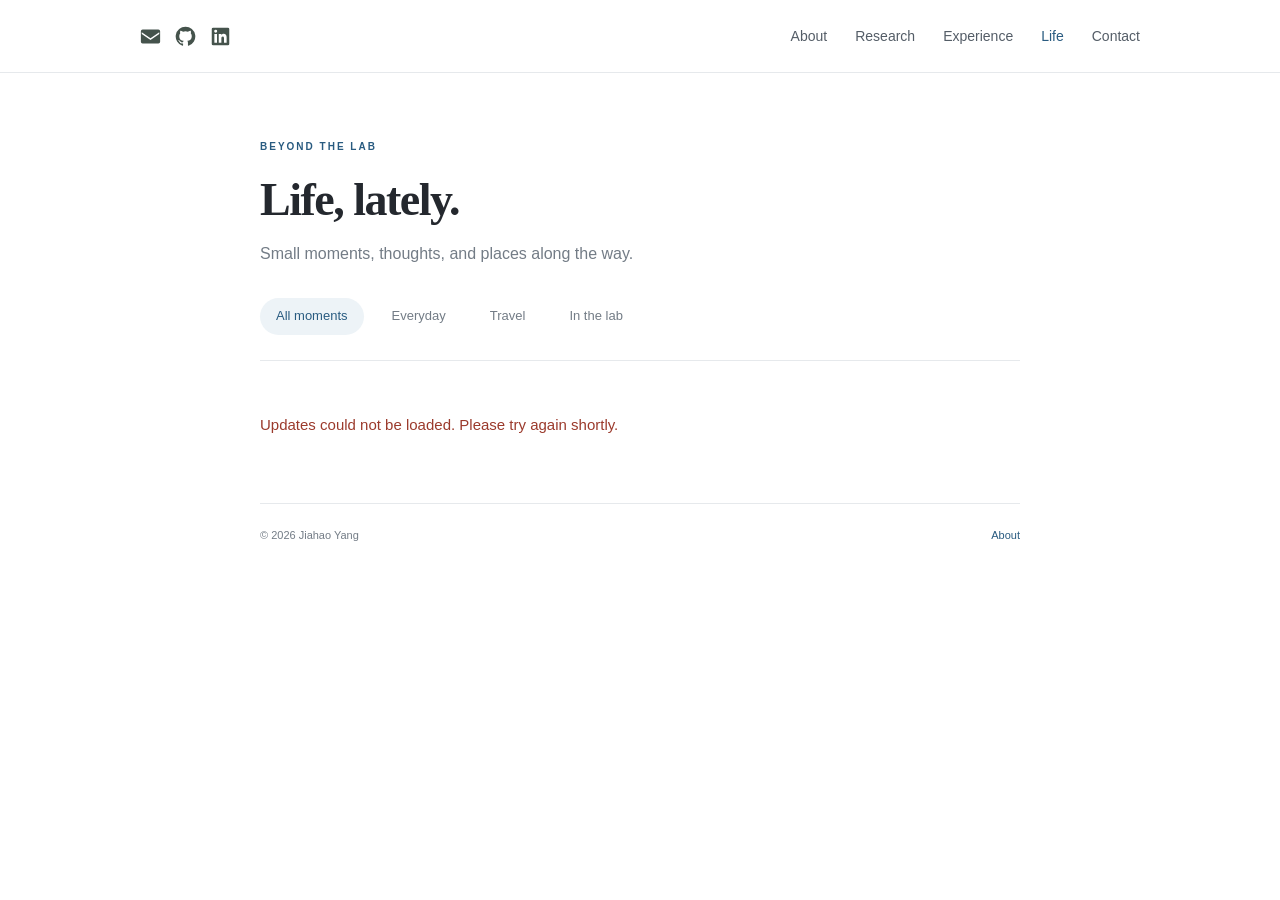
==== life.html @ 03b03fb2 "Add life updates and refine English academic homepage" ====
<!doctype html>
<html lang="en">
<head>
  <meta charset="utf-8"><meta name="viewport" content="width=device-width,initial-scale=1">
  <title>Life | Jiahao Yang</title><meta name="description" content="Small moments, photos and life updates from Jiahao Yang.">
  <link rel="icon" href="assets/favicon.svg"><link rel="stylesheet" href="style.css"><link rel="stylesheet" href="life.css">
  <script src="site.js" defer></script><script src="life.js" defer></script>
</head>
<body data-style="classic" class="life-page">
  <a class="skip-link" href="#life">Skip to content</a>
  <header class="topbar"><div class="topbar-inner"><div class="social-icons" aria-label="Social links"><a href="mailto:Geoyang689@outlook.com" aria-label="Email" title="Email"><svg viewBox="0 0 24 24" aria-hidden="true"><path d="M3 4h18a2 2 0 0 1 2 2v12a2 2 0 0 1-2 2H3a2 2 0 0 1-2-2V6a2 2 0 0 1 2-2zm9 10L2 7v2l10 7 10-7V7z"/></svg></a><a href="https://github.com/RedAmancy918" target="_blank" rel="noopener noreferrer" aria-label="GitHub" title="GitHub"><svg viewBox="0 0 24 24" aria-hidden="true"><path d="M12 .8a11.2 11.2 0 0 0-3.54 21.83c.56.1.77-.24.77-.54v-2.09c-3.13.68-3.79-1.33-3.79-1.33-.51-1.3-1.25-1.65-1.25-1.65-1.02-.7.08-.69.08-.69 1.13.08 1.73 1.16 1.73 1.16 1 1.72 2.63 1.22 3.27.93.1-.73.4-1.22.71-1.5-2.5-.28-5.12-1.25-5.12-5.57 0-1.23.44-2.24 1.16-3.03-.12-.28-.5-1.43.11-2.99 0 0 .95-.3 3.08 1.16a10.7 10.7 0 0 1 5.6 0c2.14-1.45 3.08-1.16 3.08-1.16.61 1.56.23 2.71.11 2.99.73.79 1.16 1.8 1.16 3.03 0 4.33-2.62 5.28-5.13 5.56.4.35.76 1.03.76 2.08v3.1c0 .3.2.65.77.54A11.2 11.2 0 0 0 12 .8z"/></svg></a><a href="https://www.linkedin.com/in/jiahao-yang-7270361b2/" target="_blank" rel="noopener noreferrer" aria-label="LinkedIn" title="LinkedIn"><svg viewBox="0 0 24 24" aria-hidden="true"><path d="M20.45 2H3.55A1.55 1.55 0 0 0 2 3.55v16.9A1.55 1.55 0 0 0 3.55 22h16.9A1.55 1.55 0 0 0 22 20.45V3.55A1.55 1.55 0 0 0 20.45 2zM8 19H5V9h3zM6.5 7.7A1.7 1.7 0 1 1 6.5 4.3a1.7 1.7 0 0 1 0 3.4zM19 19h-3v-5.1c0-1.5-.6-2-1.4-2-1.1 0-1.6.8-1.6 2V19h-3V9h2.9v1.4c.5-.9 1.4-1.6 2.8-1.6 2.2 0 3.3 1.4 3.3 4.1z"/></svg></a></div><nav aria-label="Main navigation"><a href="index.html#about" data-i18n="about">About</a><a href="index.html#publications" data-i18n="research">Research</a><a href="index.html#experience" data-i18n="experience">Experience</a><a href="life.html" aria-current="page" data-i18n="life">Life</a><a href="index.html#contact" data-i18n="contact">Contact</a></nav></div></header>
  <main class="life-main" id="life">
    <div class="life-intro"><p class="eyebrow" data-i18n="lifeEyebrow">BEYOND THE LAB</p><h1 data-i18n="lifeTitle">Life, lately.</h1><p data-i18n="lifeIntro">Small moments, thoughts, and places along the way.</p></div>
    <div class="life-filters" role="group" aria-label="Filter life updates"><button data-category="all" aria-pressed="true" data-i18n="allMoments">All moments</button><button data-category="daily" aria-pressed="false" data-i18n="daily">Everyday</button><button data-category="travel" aria-pressed="false" data-i18n="travel">Travel</button><button data-category="lab" aria-pressed="false" data-i18n="lab">In the lab</button></div>
    <div id="moments" aria-live="polite"></div>
    <div id="empty-moments" class="empty-moments" hidden><span class="empty-mark" aria-hidden="true">✳</span><h2 data-i18n="emptyTitle">A little space for everyday life.</h2><p data-i18n="emptyText">New photos, thoughts and updates will find their way here.</p></div>
    <p id="life-error" role="alert" hidden></p>
    <footer><span>© 2026 Jiahao Yang</span><a href="index.html" data-i18n="about">About</a></footer>
  </main>
  <dialog id="photo-dialog" class="photo-dialog" aria-label="Photo viewer"><button id="close-photo" aria-label="Close photo">×</button><img id="full-photo" alt=""></dialog>
</body></html>
---- style.css ----
:root{--ink:#24282e;--muted:#737c86;--accent:#295b80;--line:#e6e9ec;--surface:#f6f8fa;--body:#fff;--max:1000px}*{box-sizing:border-box}html{scroll-behavior:smooth;scroll-padding-top:90px}body{margin:0;color:var(--ink);background:var(--body);font-family:-apple-system,BlinkMacSystemFont,"Segoe UI",Arial,"PingFang SC","Microsoft YaHei",sans-serif;font-size:15px;line-height:1.75}a{color:var(--accent);text-decoration:none}a:hover{text-decoration:underline;text-underline-offset:4px}a:focus-visible,button:focus-visible{outline:3px solid #8badc7;outline-offset:5px}button{font:inherit;cursor:pointer}img{display:block;max-width:100%}strong{font-weight:650}h1,h2,h3,p{margin:0}h1,h2{font-family:Georgia,"Times New Roman","Songti SC",serif;font-weight:500;letter-spacing:-.025em}h3{font-size:17px;line-height:1.45;font-weight:620}section{scroll-margin-top:85px}.skip-link{position:absolute;top:-60px;left:15px;background:#fff;padding:10px;z-index:10}.skip-link:focus{top:10px}.topbar{border-bottom:1px solid var(--line);background:rgba(255,255,255,.97);position:sticky;top:0;z-index:5}.topbar-inner{max-width:var(--max);margin:auto;min-height:72px;display:flex;align-items:center;gap:28px}.wordmark{font-family:Georgia,serif;font-size:24px;color:var(--ink);letter-spacing:-1px}.wordmark span{font-family:inherit;font-size:14px;letter-spacing:0;margin-left:15px;color:var(--muted)}nav{display:flex;gap:28px;margin-left:auto;font-size:14px}nav a{color:#545d67}.language{color:var(--ink);background:none;border:1px solid var(--line);border-radius:5px;padding:4px 9px;font-size:12px;min-width:42px}.site-layout{max-width:var(--max);margin:auto}.identity{display:none}main{min-width:0}.hero{display:grid;grid-template-columns:1fr 190px;gap:60px;align-items:center;padding:64px 0 44px}.hero-copy>.eyebrow{display:none}.eyebrow{font-family:inherit;font-size:10px;font-weight:650;letter-spacing:2px;color:var(--muted);line-height:1.6;margin-bottom:8px}h1{font-size:44px;line-height:1.2;margin-bottom:24px;font-weight:650;letter-spacing:-1.5px}.nickname{font-size:.72em;color:#697482;font-weight:400}.chinese-name{display:block;font-family:inherit;font-size:18px;color:var(--muted);letter-spacing:3px;margin-top:8px;font-weight:400}.bio p{margin-top:14px}.bio p:first-child{margin-top:0}.bio a{font-weight:500}.portrait{width:190px;aspect-ratio:4/5;object-fit:cover;object-position:50% 32%;border-radius:8px;background:var(--surface)}.hero-visual{align-self:start;margin-top:78px}.robot-visual,.studio-title{display:none}.socials{display:flex;gap:23px;margin-top:23px;font-size:13px;font-weight:550;flex-wrap:wrap}.section-heading{display:flex;align-items:center;justify-content:space-between;margin-bottom:20px;gap:16px}.section-heading h2{font-size:29px;line-height:1.3}.section-heading .eyebrow{display:none}.section-note{font-size:12px;color:var(--muted)}.news-section{padding:14px 0 37px}.news-list{padding:0;margin:0;list-style:none;border-top:1px solid var(--line)}.news-list li{display:grid;grid-template-columns:95px 1fr;gap:15px;padding:9px 0}.news-list li:first-child{padding-top:16px}.news-list time{color:var(--muted);font-size:13px;font-variant-numeric:tabular-nums}#publications{padding:24px 0 35px;border-top:1px solid var(--line)}.publication-filter{display:flex;gap:2px;padding:3px;background:var(--surface);border-radius:5px;flex-shrink:0}.publication-filter button{border:0;background:transparent;color:var(--muted);font-size:12px;padding:4px 11px;border-radius:3px}.publication-filter button[aria-pressed=true]{background:white;color:var(--accent);box-shadow:0 1px 4px #0000000d}.contribution-note{color:var(--muted);font-size:12px;margin-top:-8px;margin-bottom:24px}.paper{display:grid;grid-template-columns:185px 1fr;gap:27px;padding:21px 0;border-bottom:1px solid var(--line)}.paper:first-child{padding-top:0}.paper:last-child{border-bottom:0}.paper-media{height:135px;background:var(--surface);border:1px solid #f0f1f3;display:flex;align-items:center;justify-content:center;border-radius:5px;padding:8px;overflow:hidden}.paper-media img{width:100%;height:100%;object-fit:contain}.paper-type{flex-direction:column;font-family:Georgia,serif;color:var(--muted);gap:8px}.paper-type span{font-size:23px}.paper-type small{font:12px inherit}.venue{font-size:11px;font-weight:700;letter-spacing:.5px;text-transform:uppercase;color:var(--accent);margin-bottom:5px}.venue span{font-weight:400;color:var(--muted)}.paper h3 a{color:var(--ink)}.authors{color:#737982;font-size:12px;line-height:1.65;margin-top:7px}.authors strong{color:#333d49}.paper-summary{font-size:13px;line-height:1.6;color:#646e79;margin-top:7px}.paper-links{display:flex;gap:14px;margin-top:10px;font-size:12px;align-items:center}.paper-links button{border:0;background:none;color:var(--accent);padding:0;font-size:12px}.paper-links button:hover{text-decoration:underline}.paper[hidden]{display:none!important}#experience,#education{padding:34px 0;border-top:1px solid var(--line)}.experience-list article{display:grid;grid-template-columns:120px 1fr;gap:20px;padding:15px 0}.job-time,.edu-date{color:var(--muted);font-size:12px}.experience-list h3 span{color:var(--muted);font-weight:400;font-size:13px;margin-left:9px}.job-role{color:var(--accent);font-size:13px;margin:3px 0 6px}.experience-list article div>p:last-child{font-size:13px;color:#626c77;max-width:700px}.education-list{display:grid;gap:20px}.education-list h3{font-size:15px;font-weight:550}.education-list p{color:var(--muted);font-size:13px}.edu-date{float:right;margin-left:20px}.contact-section{padding:38px 0 48px;border-top:1px solid var(--line)}.contact-section h2{font-size:29px;margin-bottom:10px}.contact-section p:not(.eyebrow){color:var(--muted);font-size:14px;max-width:640px}.email-link{display:inline-block;margin-top:18px;font-size:17px}.email-link span{margin-left:20px}footer{padding:22px 0 35px;border-top:1px solid var(--line);font-size:11px;color:var(--muted);display:flex;gap:20px}footer a{margin-left:auto}dialog{border:1px solid var(--line);border-radius:12px;padding:25px;width:min(650px,calc(100vw - 30px));box-shadow:0 24px 80px #0003;color:var(--ink)}dialog::backdrop{background:#18293a77;backdrop-filter:blur(3px)}.dialog-head{display:flex;align-items:center;justify-content:space-between}.dialog-head h2{font-size:24px}.dialog-head button{background:none;border:0;font-size:27px;color:var(--muted)}pre{font:12px/1.7 ui-monospace,SFMono-Regular,Consolas,monospace;white-space:pre-wrap;overflow-wrap:anywhere;background:var(--surface);padding:18px;border-radius:6px;max-height:55vh;overflow:auto}.dialog-footer{display:flex;align-items:center;justify-content:space-between;gap:15px;font-size:12px}.dialog-footer button{background:var(--accent);color:white;border:0;padding:8px 14px;border-radius:5px}
/* B: a project-forward research studio. */
body[data-style=studio]{--accent:#ad4f34;--ink:#292822;--muted:#85827a;--line:#e3e1da;--surface:#f3f2ec;--body:#fcfbf7;--max:1120px}.studio-title{font-family:Georgia,serif}body[data-style=studio] .topbar{background:rgba(252,251,247,.96)}body[data-style=studio] .wordmark{font-family:inherit;font-weight:750;font-size:22px}body[data-style=studio] .hero{grid-template-columns:1.08fr .92fr;gap:45px;padding:76px 0 60px}body[data-style=studio] .hero-copy>.eyebrow{display:block;color:var(--accent);letter-spacing:2px}body[data-style=studio] h1{font-family:inherit;font-size:18px;font-weight:600;line-height:1.5;letter-spacing:0;margin:0 0 18px}body[data-style=studio] .chinese-name{display:inline;font-family:inherit;font-size:14px;font-weight:400;letter-spacing:0;margin-left:12px}body[data-style=studio] .nickname{font-size:1em}body[data-style=studio] .studio-title{display:block;font-size:50px;line-height:1.1;letter-spacing:-2px;margin-bottom:26px}body[data-style=studio] .bio{font-size:14px}body[data-style=studio] .hero-visual{margin:25px 0 0;align-self:center}body[data-style=studio] .hero-visual>.portrait{display:none}body[data-style=studio] .robot-visual{display:block}body[data-style=studio] .robot-visual>img{width:100%;mix-blend-mode:multiply}body[data-style=studio] .robot-visual>p{padding:18px 0;border-top:1px solid var(--line);font-size:13px;font-weight:650}body[data-style=studio] .robot-visual span{color:var(--muted);font-size:11px;font-weight:400;float:right}body[data-style=studio] .section-heading .eyebrow{display:block}body[data-style=studio] .section-heading h2{font-size:35px}body[data-style=studio] .news-section{padding:22px 0 45px}body[data-style=studio] .papers{display:grid;grid-template-columns:1fr 1fr;gap:32px}body[data-style=studio] .paper{display:block;border:0;padding:0 0 12px}body[data-style=studio] .paper-media{height:200px;padding:18px;border:0;border-radius:0;margin-bottom:20px;background:white}body[data-style=studio] .paper h3{font-size:19px}body[data-style=studio] .paper-summary{font-size:14px}body[data-style=studio] #publications{padding-bottom:55px}body[data-style=studio] .contact-section h2{font-size:42px}body[data-style=studio] .contact-section{padding:48px 0}body[data-style=studio] .socials{gap:22px}body[data-style=studio] .education-list{grid-template-columns:repeat(3,1fr);gap:25px}body[data-style=studio] .edu-date{float:none;display:block;margin:0 0 9px}
/* C: a compact academic sidebar. */
body[data-style=sidebar]{--accent:#386d9c;--max:1100px;--body:#fdfdfd}body[data-style=sidebar] .site-layout{display:grid;grid-template-columns:215px minmax(0,1fr);gap:70px}body[data-style=sidebar] .identity{display:block;position:sticky;top:115px;align-self:start;padding-top:45px}body[data-style=sidebar] .identity>.portrait{width:146px;height:146px;border-radius:50%;object-position:50% 23%;margin-bottom:24px}body[data-style=sidebar] .identity h2{font:650 26px/1.3 Georgia,serif}body[data-style=sidebar] .identity>p{font-size:13px;color:var(--muted);margin-top:7px}body[data-style=sidebar] .identity .identity-role{margin-top:17px;max-width:180px}body[data-style=sidebar] .identity-links{display:flex;gap:18px;margin-top:20px;font-size:12px}body[data-style=sidebar] .identity-location{margin-top:20px;font-size:11px}body[data-style=sidebar] .hero{display:block;padding-top:48px;padding-bottom:31px}body[data-style=sidebar] .hero-visual,body[data-style=sidebar] .socials{display:none}body[data-style=sidebar] h1{font-size:34px}body[data-style=sidebar] .chinese-name{display:none}body[data-style=sidebar] .paper{grid-template-columns:145px 1fr;gap:22px}body[data-style=sidebar] .paper-media{height:118px}body[data-style=sidebar] .section-heading h2{font-family:inherit;font-weight:600;font-size:23px;letter-spacing:-.5px}body[data-style=sidebar] .paper h3{font-size:16px}body[data-style=sidebar] .section-note{display:none}body[data-style=sidebar] .experience-list article{grid-template-columns:98px 1fr;gap:15px}
@media(min-width:1500px){body[data-style=studio]{--max:1200px}}
@media(max-width:1200px){.topbar-inner,.site-layout{margin-left:32px;margin-right:32px}body[data-style=sidebar] .site-layout{gap:40px}}
@media(max-width:800px){.topbar-inner,.site-layout{margin-left:24px;margin-right:24px}.hero{gap:28px;grid-template-columns:1fr 150px;padding-top:40px}.portrait{width:150px}.hero-visual{margin-top:75px}.bio{font-size:14px}.wordmark span{display:none}nav{gap:20px}h1{font-size:36px}.paper{grid-template-columns:155px 1fr;gap:20px}.paper-media{height:125px}body[data-style=studio] .hero{gap:24px;padding-top:45px}body[data-style=studio] .studio-title{font-size:38px}body[data-style=sidebar] .site-layout{grid-template-columns:165px minmax(0,1fr);gap:28px}body[data-style=sidebar] .identity>.portrait{width:125px;height:125px}body[data-style=sidebar] .identity h2{font-size:22px}body[data-style=sidebar] .paper{grid-template-columns:1fr}body[data-style=sidebar] .paper-media{height:170px}.experience-list article{grid-template-columns:100px 1fr}}
@media(max-width:600px){body{font-size:14px}.topbar-inner,.site-layout{margin-left:20px;margin-right:20px}.topbar-inner{min-height:62px;gap:14px}.wordmark{font-size:22px}nav{gap:15px;font-size:12px}.language{padding:3px 6px;min-width:36px}nav a:last-child{display:none}.hero{display:flex;flex-direction:column-reverse;align-items:start;gap:24px;padding:34px 0}.hero-visual{margin-top:0}.hero-visual>.portrait{width:100px;height:100px;border-radius:50%;object-position:center 22%}h1{font-size:35px;margin-bottom:20px}.chinese-name{font-size:15px;margin-top:7px}.bio{font-size:14px}.socials{gap:19px;font-size:12px;margin-top:21px}.section-heading{align-items:center}.section-heading h2{font-size:26px}.section-note{display:none}.news-list li{grid-template-columns:73px 1fr;gap:10px;font-size:13px}.news-list time{font-size:11px}.news-section{padding-top:8px}.paper,body[data-style=sidebar] .paper{grid-template-columns:1fr;gap:16px;padding:25px 0}.paper-media{height:190px;padding:16px}.paper h3{font-size:17px}.authors{font-size:12px}.paper-summary{font-size:13px}.contribution-note{font-size:11px}.experience-list article,body[data-style=sidebar] .experience-list article{grid-template-columns:1fr;gap:4px;padding:17px 0}.job-time{font-size:11px}.experience-list h3{font-size:17px}.edu-date{float:none;display:block;margin:0 0 3px}.education-list{gap:23px}.contact-section h2{font-size:27px}.contact-section p:not(.eyebrow){font-size:13px}.email-link{font-size:15px}footer{flex-wrap:wrap;gap:8px 17px;font-size:10px}footer a{margin-left:0}body[data-style=studio] .hero{display:flex;padding:30px 0 38px;gap:20px}body[data-style=studio] .hero-visual{margin:0;align-self:stretch}body[data-style=studio] .robot-visual>img{max-height:240px;width:100%;object-fit:contain}body[data-style=studio] .robot-visual>p{display:none}body[data-style=studio] .studio-title{font-size:37px}body[data-style=studio] .papers{grid-template-columns:1fr;gap:10px}body[data-style=studio] .paper{padding-top:0}body[data-style=studio] .section-heading h2{font-size:28px}body[data-style=studio] .education-list{grid-template-columns:1fr}body[data-style=studio] .contact-section h2{font-size:34px}body[data-style=sidebar] .site-layout{display:block}body[data-style=sidebar] .identity{display:none}body[data-style=sidebar] .hero{padding-top:35px}body[data-style=sidebar] .hero-visual,body[data-style=sidebar] .socials{display:block}body[data-style=sidebar] .socials{display:flex}body[data-style=sidebar] h1{font-size:32px}.publication-filter button{padding:4px 9px}}
@media(prefers-reduced-motion:reduce){html{scroll-behavior:auto}}

@media(max-width:600px){body[data-style=sidebar] .hero{display:flex}}

.social-icons{display:flex;align-items:center;gap:14px;flex-shrink:0}.social-icons a{display:flex;color:#45534c}.social-icons svg{width:21px;height:21px;fill:currentColor}.social-icons a:hover{color:var(--accent)}@media(max-width:600px){.topbar-inner{gap:10px}.social-icons{gap:10px}.social-icons svg{width:18px;height:18px}nav{gap:12px;font-size:11px}}
---- life.css ----
.life-main{max-width:760px;margin:auto;padding:0 0 20px}.life-intro{padding:66px 0 30px}.life-intro .eyebrow{color:var(--accent);margin-bottom:17px}.life-intro h1{font-size:46px;margin-bottom:13px}.life-intro>p:last-child{color:var(--muted);font-size:16px}.life-filters{display:flex;gap:12px;padding:0 0 25px;border-bottom:1px solid var(--line);margin-bottom:26px;flex-wrap:wrap}.life-filters button{border:0;border-radius:20px;color:var(--muted);background:transparent;font-size:13px;padding:7px 16px}.life-filters button[aria-pressed=true]{color:var(--accent);background:#edf3f7}.empty-moments{padding:55px 20px 85px;text-align:center}.empty-mark{font-size:40px;color:#a7b9c6;display:block;margin-bottom:22px}.empty-moments h2{font-size:26px;letter-spacing:0}.empty-moments p{font-size:14px;color:var(--muted);margin-top:12px}.moment{border-bottom:1px solid var(--line);padding:8px 0 30px;margin-bottom:25px}.moment-meta{display:flex;align-items:center;gap:13px;color:var(--muted);font-size:12px;margin-bottom:15px}.moment-meta .initials{width:34px;height:34px;border-radius:50%;background:#edf3f7;display:grid;place-items:center;font:16px Georgia,serif;color:var(--accent)}.moment-meta strong{font-size:13px;color:var(--ink);font-weight:550}.moment-meta time{margin-left:auto}.moment-text{white-space:pre-wrap;overflow-wrap:anywhere;font-size:15px;line-height:1.85}.moment-category{display:inline-block;font-size:11px;color:var(--muted);margin-top:16px}.moment-photos{display:grid;grid-template-columns:repeat(3,minmax(0,1fr));gap:7px;margin-top:20px}.moment-photos button{border:0;padding:0;border-radius:6px;overflow:hidden;background:var(--surface)}.moment-photos img{width:100%;aspect-ratio:1;object-fit:cover;transition:transform .2s}.moment-photos button:hover img{transform:scale(1.03)}.moment-photos[data-count="1"]{grid-template-columns:1fr;max-width:500px}.moment-photos[data-count="1"] img{aspect-ratio:auto;max-height:520px;object-fit:contain}.moment-photos[data-count="2"],.moment-photos[data-count="4"]{grid-template-columns:repeat(2,minmax(0,1fr))}.photo-dialog{padding:0;border:0;background:transparent;box-shadow:none;width:auto;max-width:94vw;overflow:visible}.photo-dialog img{max-height:85vh;max-width:90vw;border-radius:5px}.photo-dialog button{position:absolute;right:0;top:-40px;color:#fff;font-size:30px;border:0;background:transparent}.life-page nav [aria-current=page]{color:var(--accent)}#life-error{color:#9b3a2c;padding:25px 0}.life-main footer{margin-top:40px}
@media(max-width:850px){.life-main{margin:0 28px}}@media(max-width:600px){.life-main{margin:0 20px}.life-intro{padding-top:38px}.life-intro h1{font-size:37px}.life-intro>p:last-child{font-size:14px}.life-filters{gap:5px}.life-filters button{padding:6px 11px;font-size:12px}.empty-moments{padding:38px 0 60px}.empty-moments h2{font-size:23px}.moment-meta{gap:8px;font-size:10px}.moment-photos{gap:5px}.moment-text{font-size:14px}.topbar-inner{gap:10px}nav{gap:12px;font-size:11px}}
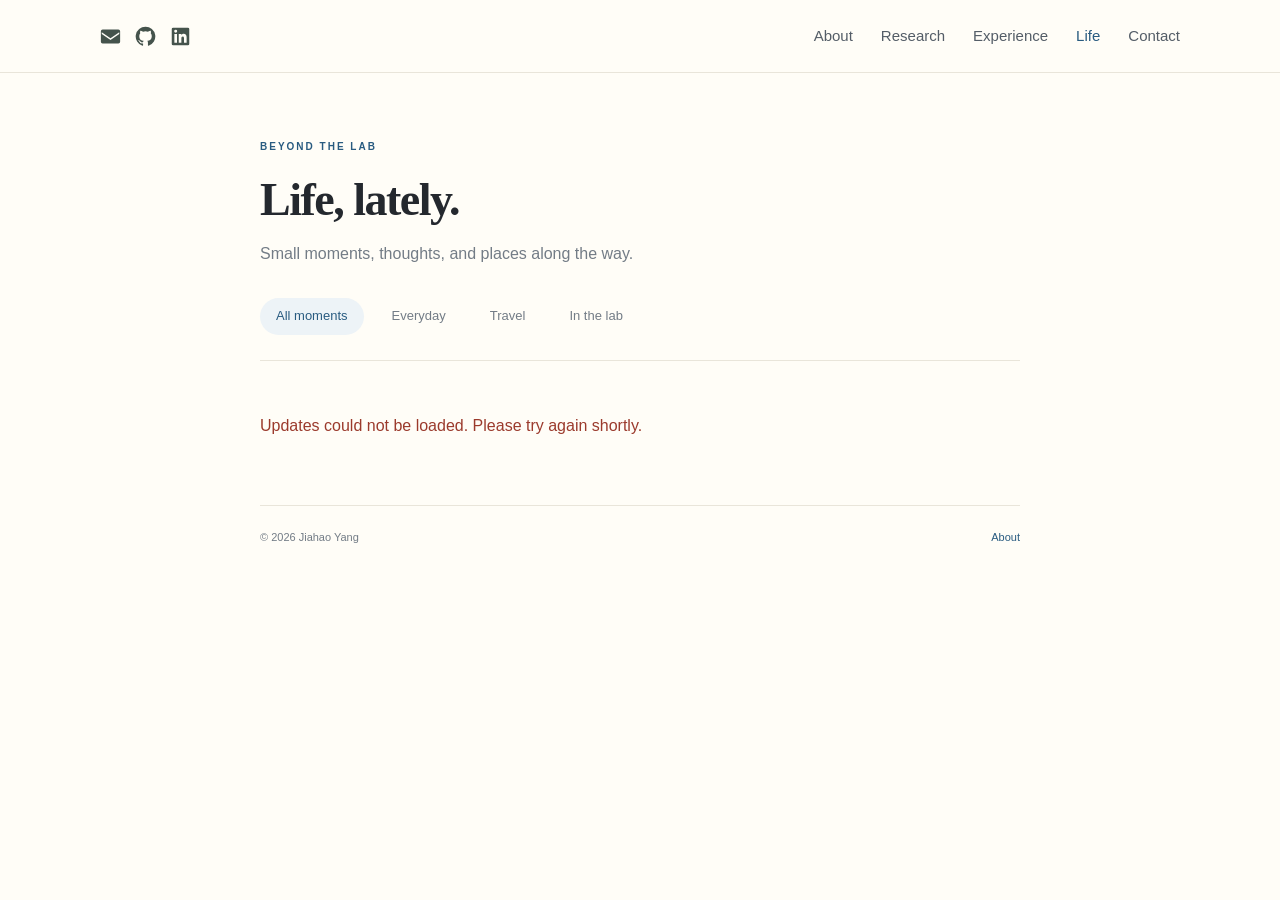
==== commit 6543bcc8: "Use RiverBank brand mark as site favicon" ====
--- a/life.html
+++ b/life.html
@@ -3,7 +3,7 @@
 <head>
   <meta charset="utf-8"><meta name="viewport" content="width=device-width,initial-scale=1">
   <title>Life | Jiahao Yang</title><meta name="description" content="Small moments, photos and life updates from Jiahao Yang.">
-  <link rel="icon" href="assets/favicon.svg"><link rel="stylesheet" href="style.css"><link rel="stylesheet" href="life.css">
+  <link rel="icon" href="assets/favicon.svg?v=riverbank"><link rel="stylesheet" href="style.css"><link rel="stylesheet" href="life.css">
   <script src="site.js" defer></script><script src="life.js" defer></script>
 </head>
 <body data-style="classic" class="life-page">
--- a/style.css
+++ b/style.css
@@ -12,3 +12,42 @@
 @media(max-width:600px){body[data-style=sidebar] .hero{display:flex}}
 
 .social-icons{display:flex;align-items:center;gap:14px;flex-shrink:0}.social-icons a{display:flex;color:#45534c}.social-icons svg{width:21px;height:21px;fill:currentColor}.social-icons a:hover{color:var(--accent)}@media(max-width:600px){.topbar-inner{gap:10px}.social-icons{gap:10px}.social-icons svg{width:18px;height:18px}nav{gap:12px;font-size:11px}}
+
+/* Classic: warmer paper, larger type and research figures. */
+body[data-style=classic]{--body:#fffdf7;--surface:#f7f4eb;--line:#e9e5da;--max:1080px;font-size:16px}
+body[data-style=classic] .topbar{background:rgba(255,253,247,.97)}
+body[data-style=classic] nav{font-size:15px}
+body[data-style=classic] h1{font-size:46px}
+body[data-style=classic] .bio{font-size:16px}
+body[data-style=classic] .socials{font-size:14px}
+body[data-style=classic] .section-heading h2{font-size:31px}
+body[data-style=classic] .paper{grid-template-columns:250px minmax(0,1fr);gap:32px;padding:25px 0}
+body[data-style=classic] .paper-media{height:185px;padding:10px;background:#fff;border-color:var(--line)}
+body[data-style=classic] .paper h3{font-size:19px}
+body[data-style=classic] .authors{font-size:13px}
+body[data-style=classic] .paper-summary{font-size:14px}
+body[data-style=classic] .paper-links,body[data-style=classic] .paper-links button{font-size:13px}
+body[data-style=classic] .venue{font-size:12px}
+body[data-style=classic] .job-role,body[data-style=classic] .experience-list article div>p:last-child{font-size:14px}
+body[data-style=classic] .contact-section p:not(.eyebrow){font-size:15px}
+body[data-style=classic] .portrait[src$="portrait.svg"]{visibility:hidden}
+body[data-style=classic] .moment-text{font-size:16px}
+@media(max-width:800px){
+  body[data-style=classic] .paper{grid-template-columns:205px minmax(0,1fr);gap:24px}
+  body[data-style=classic] .paper-media{height:165px}
+  body[data-style=classic] nav{font-size:13px}
+  body[data-style=classic] h1{font-size:39px}
+}
+@media(max-width:600px){
+  body[data-style=classic]{font-size:15px}
+  body[data-style=classic] nav{font-size:12px}
+  body[data-style=classic] h1{font-size:37px}
+  body[data-style=classic] .bio{font-size:15px}
+  body[data-style=classic] .socials{font-size:13px}
+  body[data-style=classic] .section-heading h2{font-size:28px}
+  body[data-style=classic] .paper{grid-template-columns:1fr;gap:18px}
+  body[data-style=classic] .paper-media{height:235px;padding:14px}
+  body[data-style=classic] .paper h3{font-size:18px}
+  body[data-style=classic] .authors{font-size:12px}
+  body[data-style=classic] .moment-text{font-size:15px}
+}
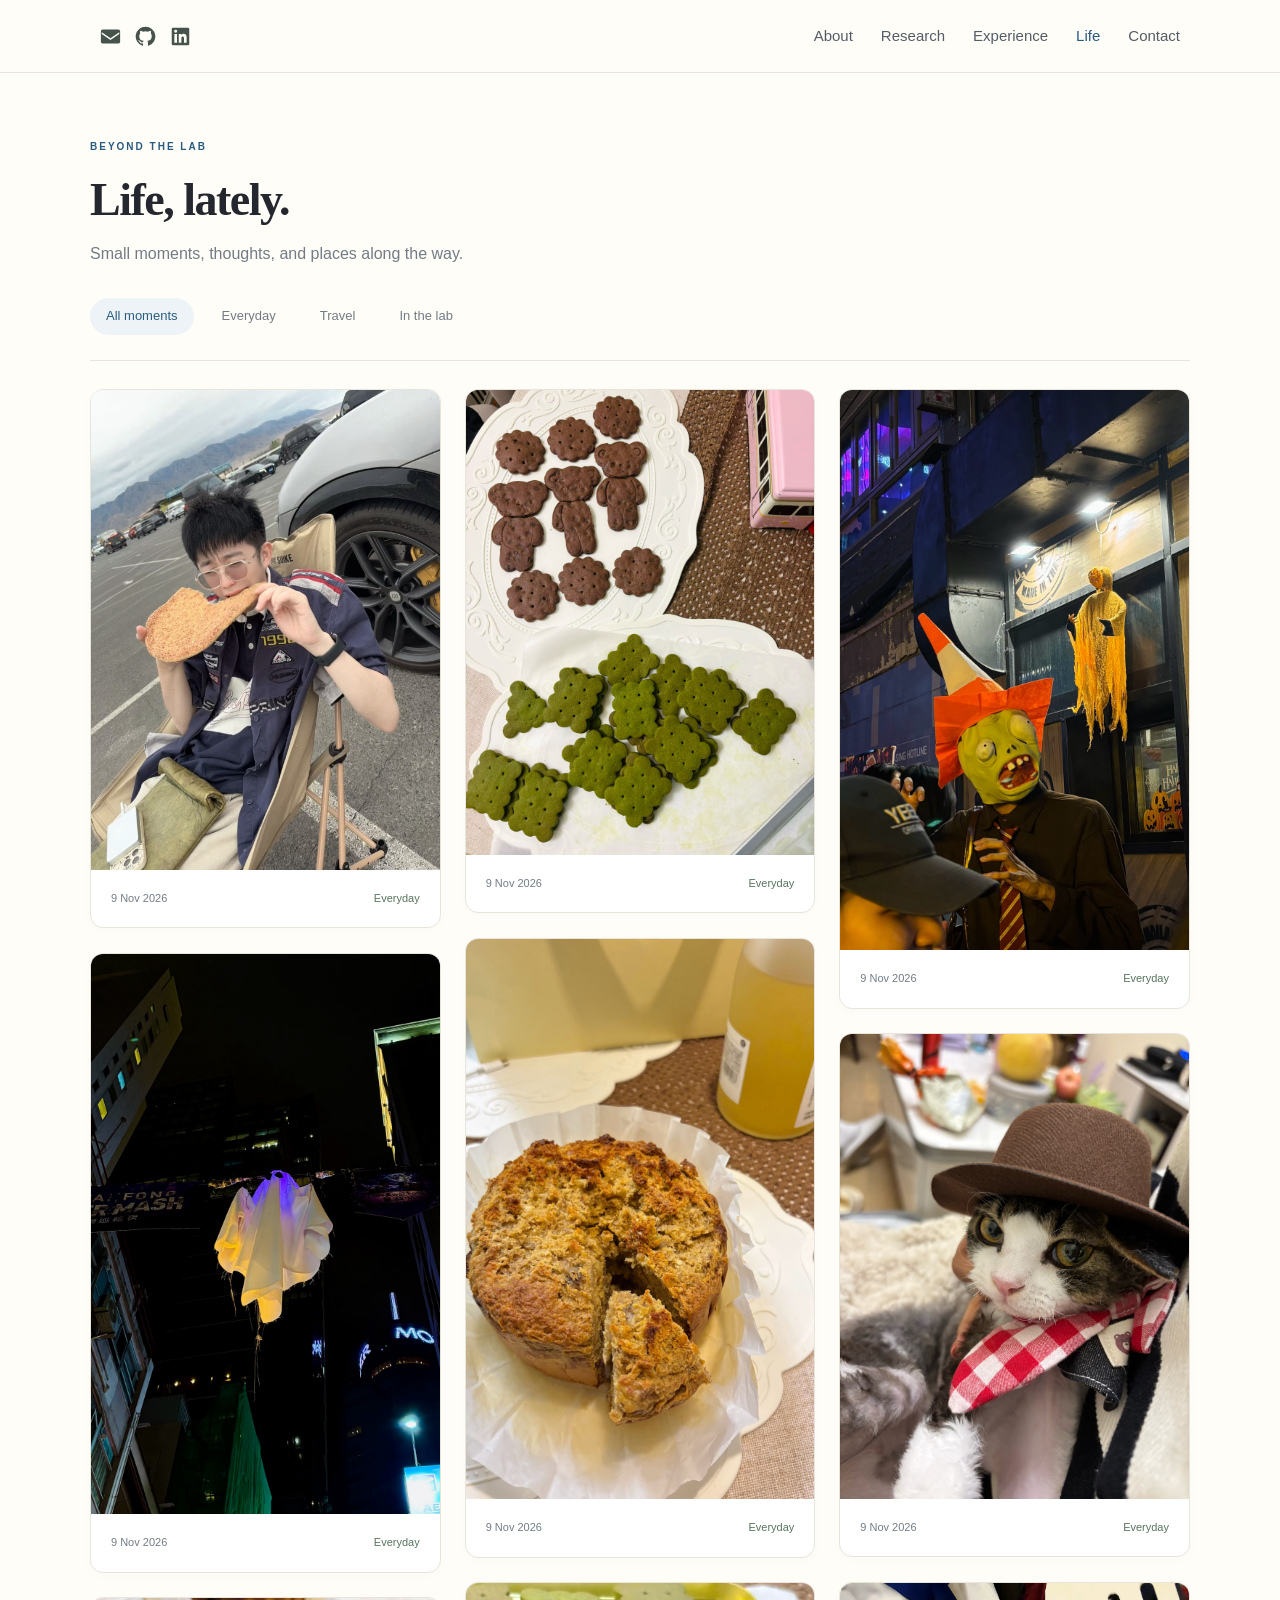
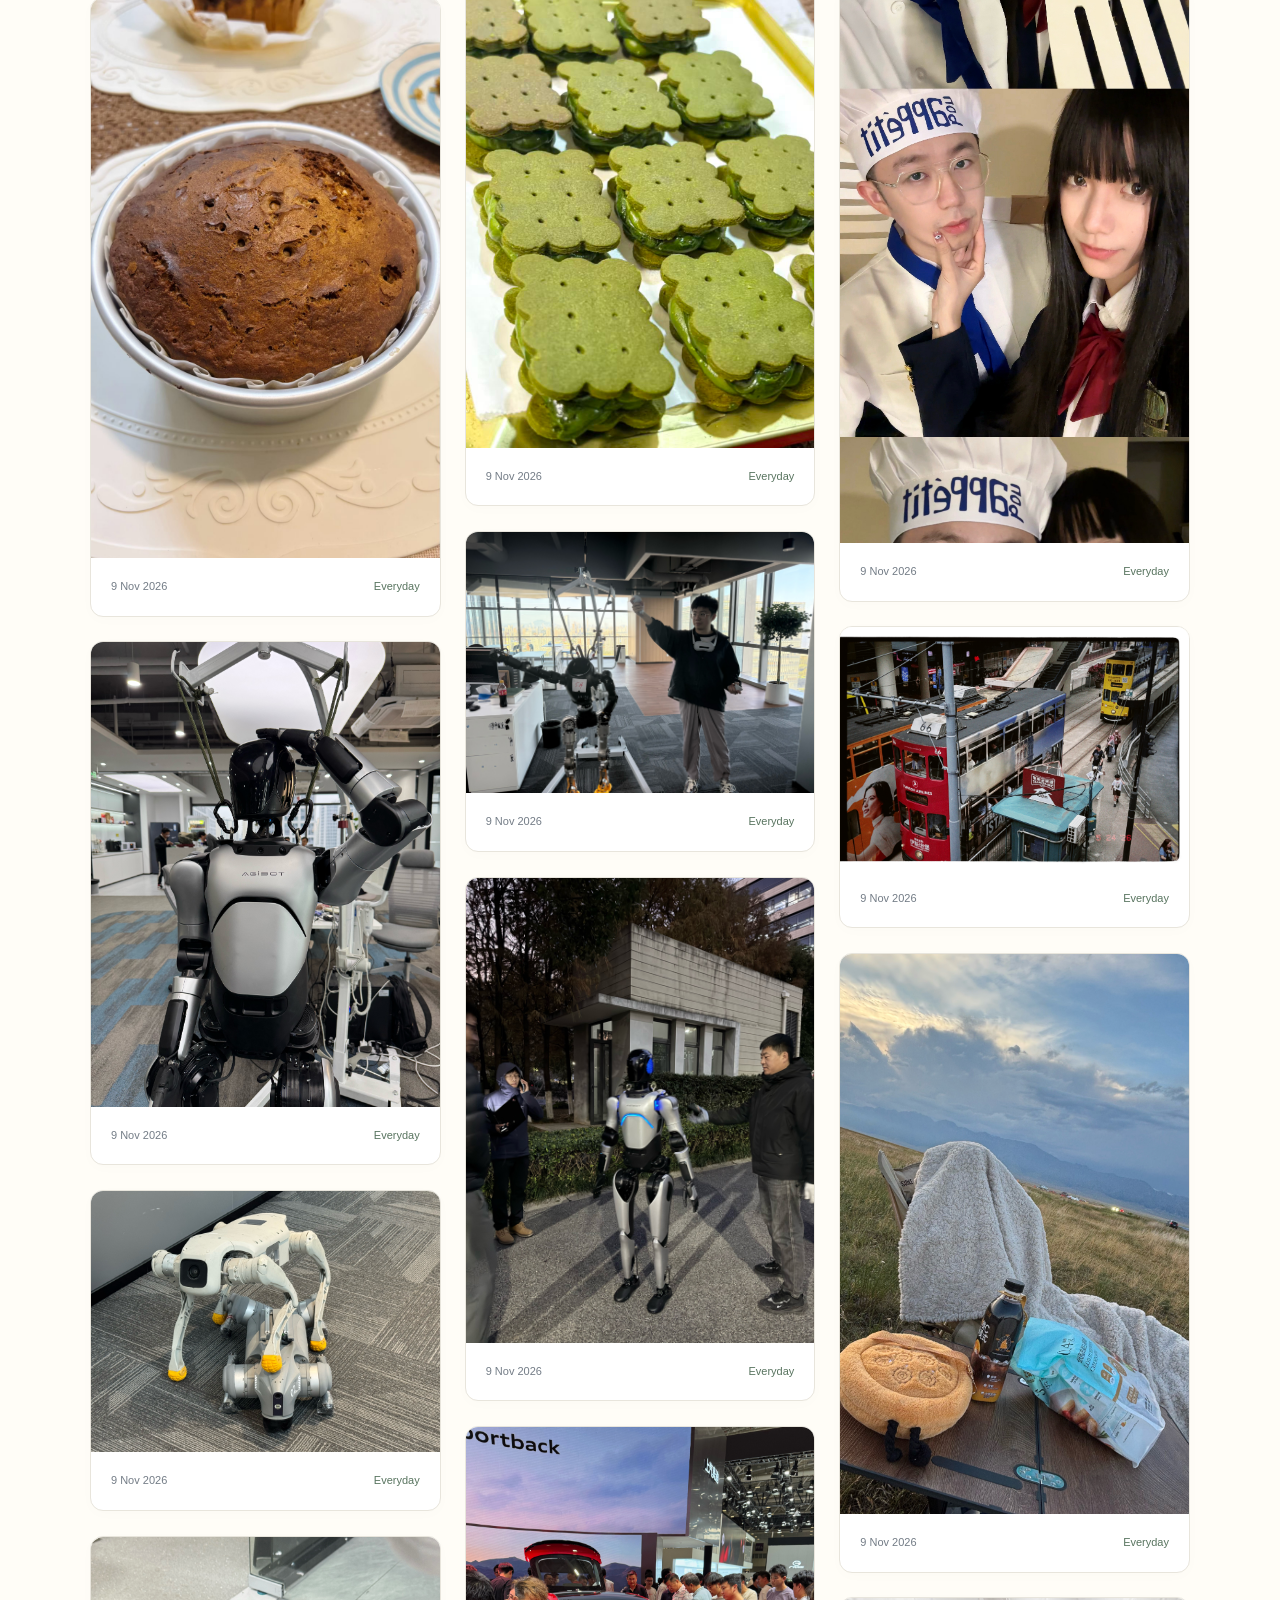
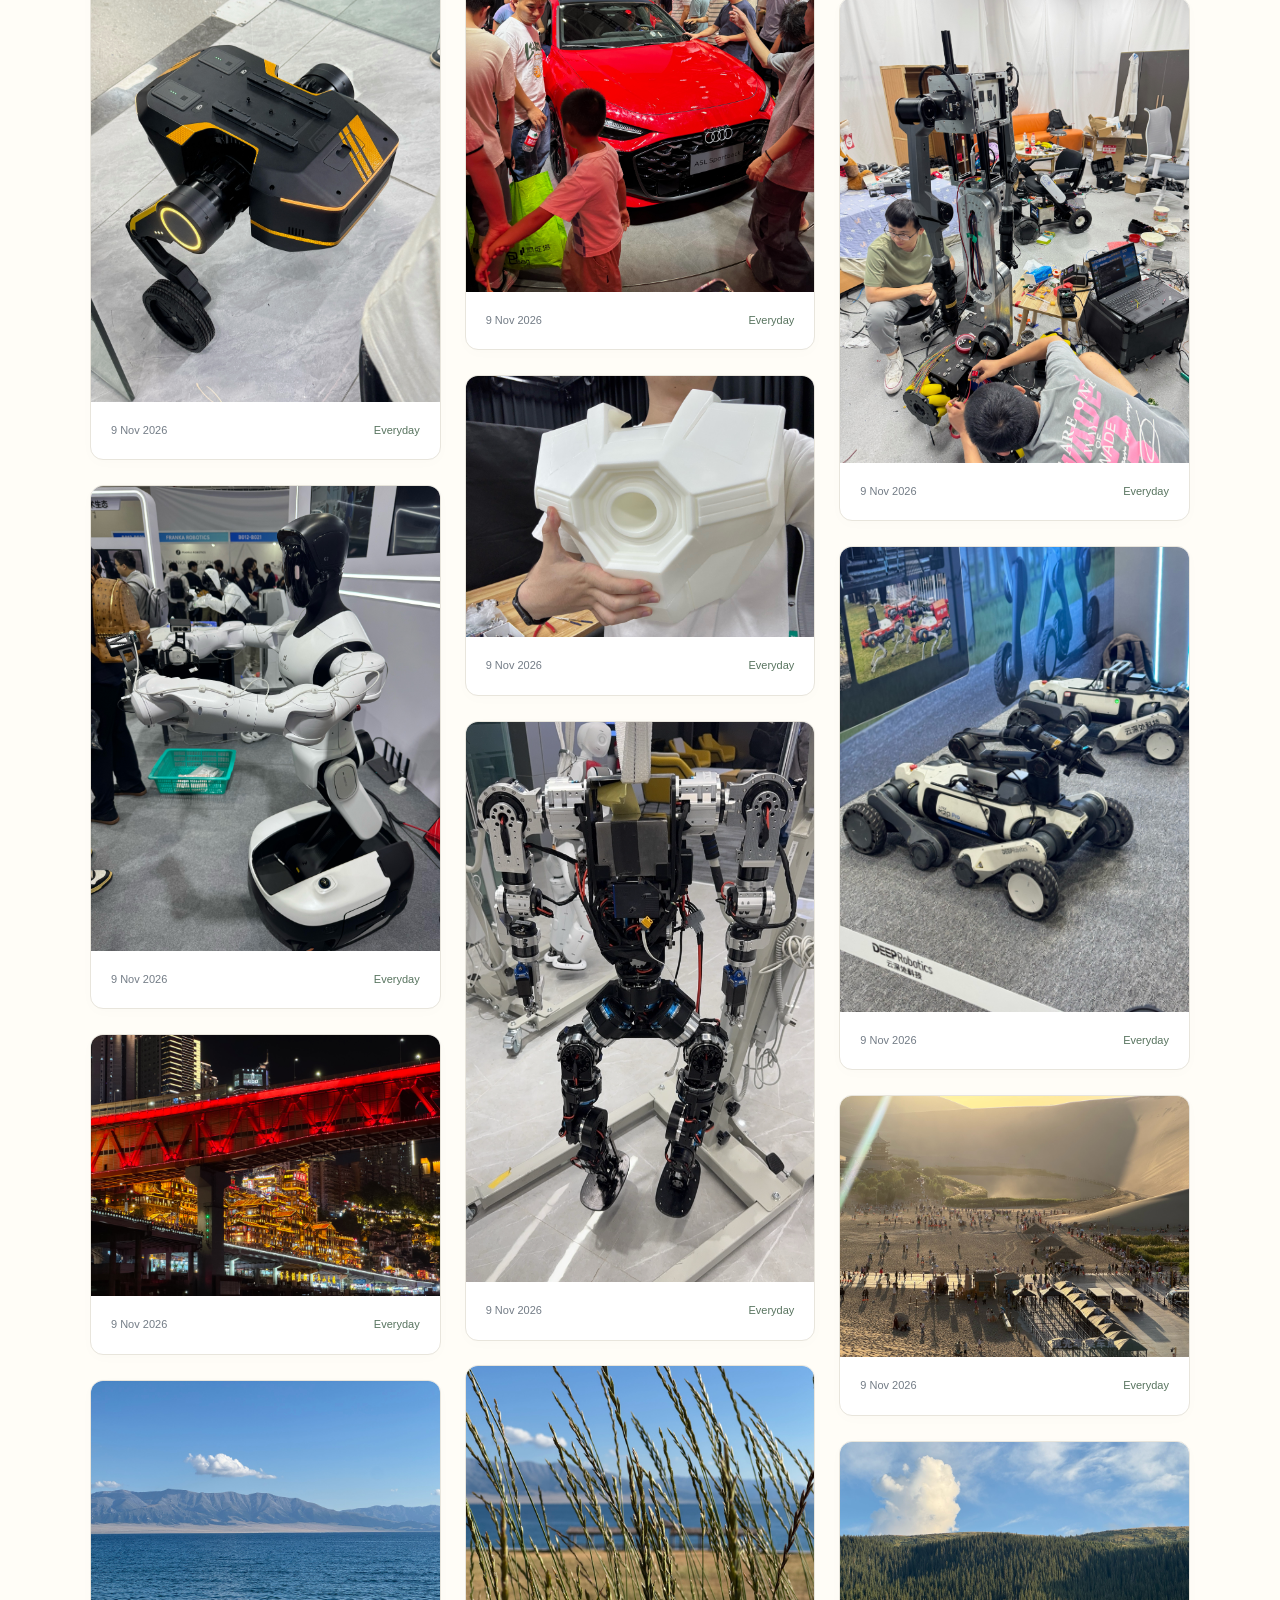
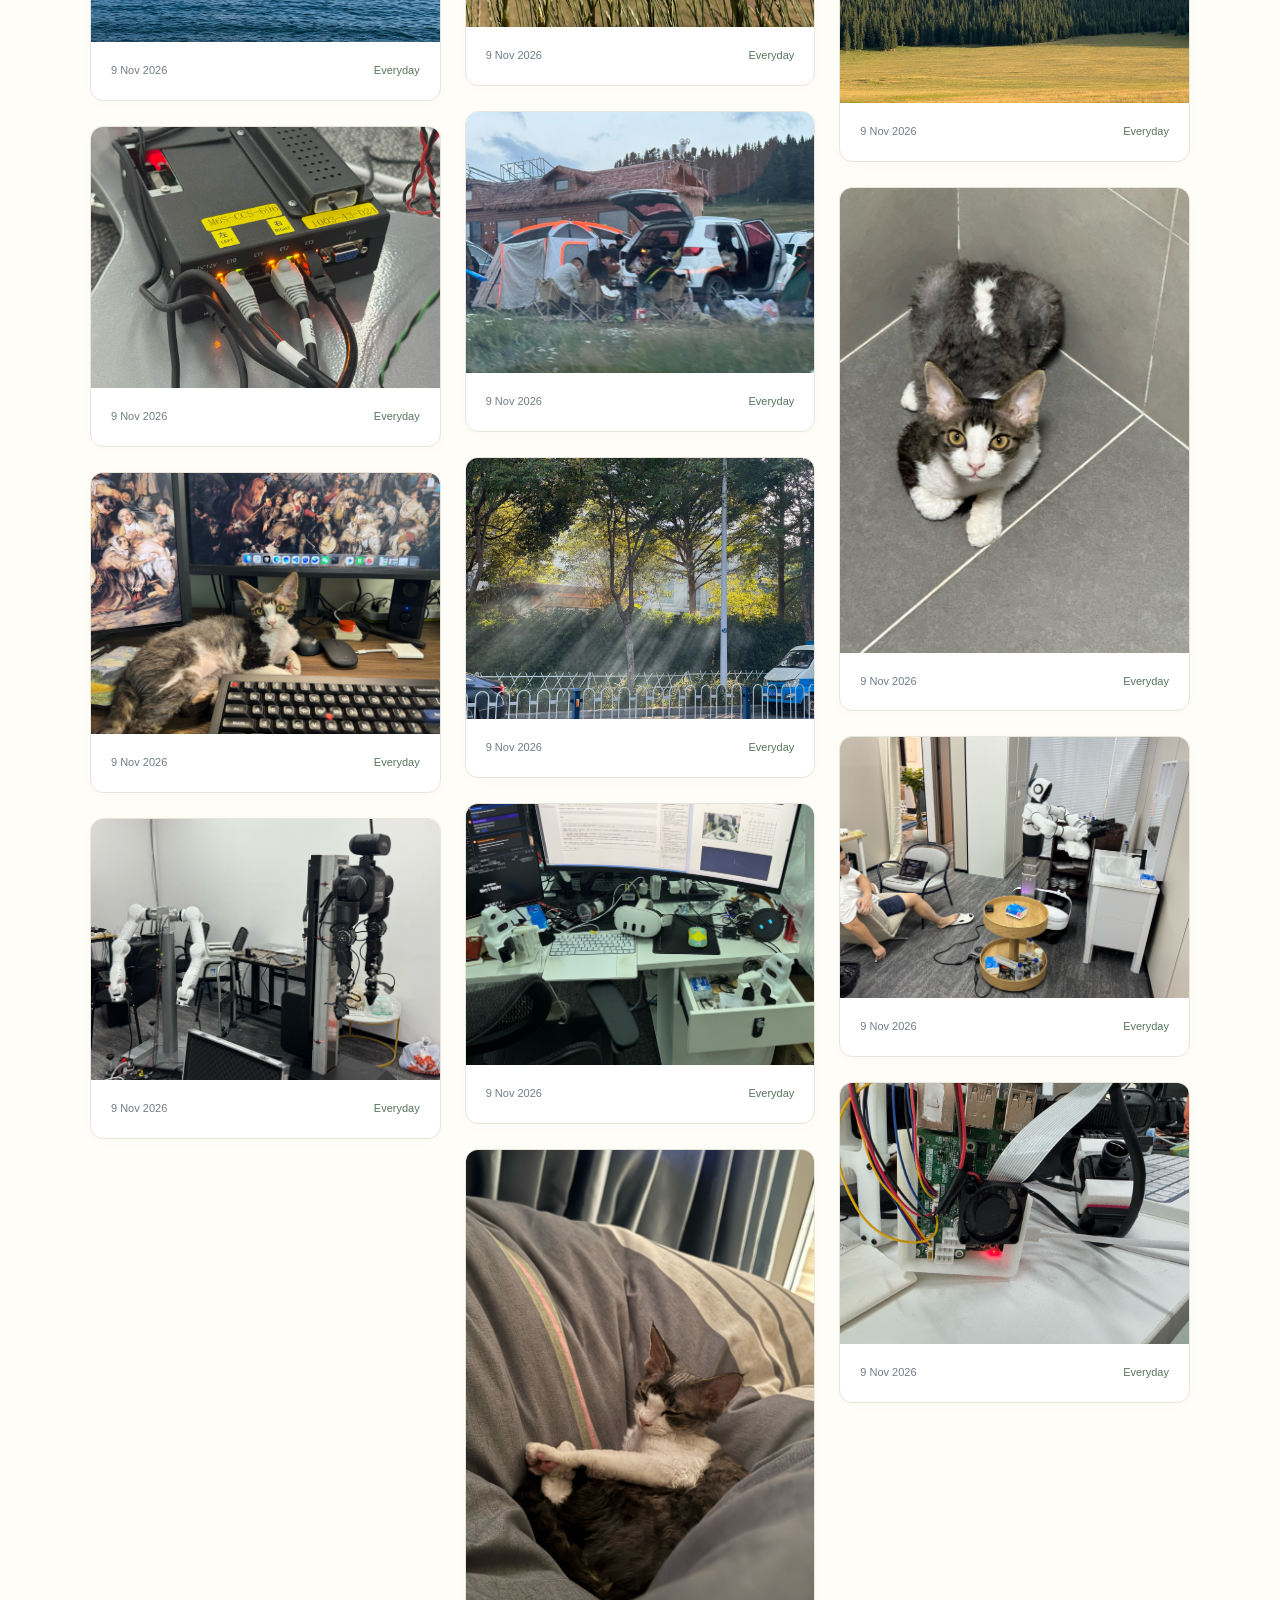
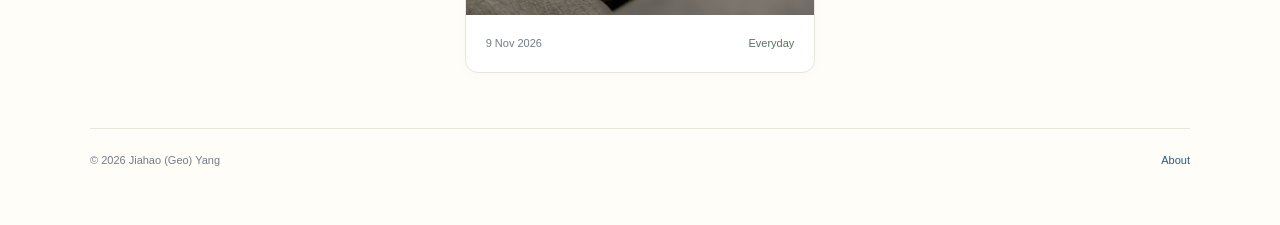
==== commit baa25651: "Update display name to Jiahao (Geo) Yang" ====
--- a/life.html
+++ b/life.html
@@ -2,7 +2,7 @@
 <html lang="en">
 <head>
   <meta charset="utf-8"><meta name="viewport" content="width=device-width,initial-scale=1">
-  <title>Life | Jiahao Yang</title><meta name="description" content="Small moments, photos and life updates from Jiahao Yang.">
+  <title>Life | Jiahao (Geo) Yang</title><meta name="description" content="Small moments, photos and life updates from Jiahao (Geo) Yang.">
   <link rel="icon" href="assets/favicon.svg?v=riverbank"><link rel="stylesheet" href="style.css"><link rel="stylesheet" href="life.css">
   <script src="site.js" defer></script><script src="life.js" defer></script>
 </head>
@@ -15,7 +15,7 @@
     <div id="moments" aria-live="polite"></div>
     <div id="empty-moments" class="empty-moments" hidden><span class="empty-mark" aria-hidden="true">✳</span><h2 data-i18n="emptyTitle">A little space for everyday life.</h2><p data-i18n="emptyText">New photos, thoughts and updates will find their way here.</p></div>
     <p id="life-error" role="alert" hidden></p>
-    <footer><span>© 2026 Jiahao Yang</span><a href="index.html" data-i18n="about">About</a></footer>
+    <footer><span>© 2026 Jiahao (Geo) Yang</span><a href="index.html" data-i18n="about">About</a></footer>
   </main>
   <dialog id="photo-dialog" class="photo-dialog" aria-label="Photo viewer"><button id="close-photo" aria-label="Close photo">×</button><img id="full-photo" alt=""></dialog>
 </body></html>
--- a/style.css
+++ b/style.css
@@ -21,9 +21,12 @@
 body[data-style=classic] .bio{font-size:16px}
 body[data-style=classic] .socials{font-size:14px}
 body[data-style=classic] .section-heading h2{font-size:31px}
-body[data-style=classic] .paper{grid-template-columns:250px minmax(0,1fr);gap:32px;padding:25px 0}
-body[data-style=classic] .paper-media{height:185px;padding:10px;background:#fff;border-color:var(--line)}
+body[data-style=classic] .paper{grid-template-columns:minmax(0,1fr);gap:22px;padding:32px 0}
+body[data-style=classic] .paper-media{height:auto;padding:20px;background:#fff;border-color:var(--line)}
+body[data-style=classic] .paper-media img{width:100%;height:auto;max-height:440px;object-fit:contain}
 body[data-style=classic] .paper h3{font-size:19px}
+body[data-style=classic] .paper-heading{min-width:0}
+body[data-style=classic] .paper-body>.authors{margin-top:0}
 body[data-style=classic] .authors{font-size:13px}
 body[data-style=classic] .paper-summary{font-size:14px}
 body[data-style=classic] .paper-links,body[data-style=classic] .paper-links button{font-size:13px}
@@ -33,8 +36,9 @@
 body[data-style=classic] .portrait[src$="portrait.svg"]{visibility:hidden}
 body[data-style=classic] .moment-text{font-size:16px}
 @media(max-width:800px){
-  body[data-style=classic] .paper{grid-template-columns:205px minmax(0,1fr);gap:24px}
-  body[data-style=classic] .paper-media{height:165px}
+  body[data-style=classic] .paper{grid-template-columns:minmax(0,1fr);gap:20px}
+  body[data-style=classic] .paper-media{height:auto;padding:16px}
+  body[data-style=classic] .paper-media img{max-height:380px}
   body[data-style=classic] nav{font-size:13px}
   body[data-style=classic] h1{font-size:39px}
 }
@@ -46,7 +50,8 @@
   body[data-style=classic] .socials{font-size:13px}
   body[data-style=classic] .section-heading h2{font-size:28px}
   body[data-style=classic] .paper{grid-template-columns:1fr;gap:18px}
-  body[data-style=classic] .paper-media{height:235px;padding:14px}
+  body[data-style=classic] .paper-media{height:auto;aspect-ratio:auto;padding:12px}
+  body[data-style=classic] .paper-media img{max-height:300px}
   body[data-style=classic] .paper h3{font-size:18px}
   body[data-style=classic] .authors{font-size:12px}
   body[data-style=classic] .moment-text{font-size:15px}
--- a/life.css
+++ b/life.css
@@ -1,2 +1,30 @@
-.life-main{max-width:760px;margin:auto;padding:0 0 20px}.life-intro{padding:66px 0 30px}.life-intro .eyebrow{color:var(--accent);margin-bottom:17px}.life-intro h1{font-size:46px;margin-bottom:13px}.life-intro>p:last-child{color:var(--muted);font-size:16px}.life-filters{display:flex;gap:12px;padding:0 0 25px;border-bottom:1px solid var(--line);margin-bottom:26px;flex-wrap:wrap}.life-filters button{border:0;border-radius:20px;color:var(--muted);background:transparent;font-size:13px;padding:7px 16px}.life-filters button[aria-pressed=true]{color:var(--accent);background:#edf3f7}.empty-moments{padding:55px 20px 85px;text-align:center}.empty-mark{font-size:40px;color:#a7b9c6;display:block;margin-bottom:22px}.empty-moments h2{font-size:26px;letter-spacing:0}.empty-moments p{font-size:14px;color:var(--muted);margin-top:12px}.moment{border-bottom:1px solid var(--line);padding:8px 0 30px;margin-bottom:25px}.moment-meta{display:flex;align-items:center;gap:13px;color:var(--muted);font-size:12px;margin-bottom:15px}.moment-meta .initials{width:34px;height:34px;border-radius:50%;background:#edf3f7;display:grid;place-items:center;font:16px Georgia,serif;color:var(--accent)}.moment-meta strong{font-size:13px;color:var(--ink);font-weight:550}.moment-meta time{margin-left:auto}.moment-text{white-space:pre-wrap;overflow-wrap:anywhere;font-size:15px;line-height:1.85}.moment-category{display:inline-block;font-size:11px;color:var(--muted);margin-top:16px}.moment-photos{display:grid;grid-template-columns:repeat(3,minmax(0,1fr));gap:7px;margin-top:20px}.moment-photos button{border:0;padding:0;border-radius:6px;overflow:hidden;background:var(--surface)}.moment-photos img{width:100%;aspect-ratio:1;object-fit:cover;transition:transform .2s}.moment-photos button:hover img{transform:scale(1.03)}.moment-photos[data-count="1"]{grid-template-columns:1fr;max-width:500px}.moment-photos[data-count="1"] img{aspect-ratio:auto;max-height:520px;object-fit:contain}.moment-photos[data-count="2"],.moment-photos[data-count="4"]{grid-template-columns:repeat(2,minmax(0,1fr))}.photo-dialog{padding:0;border:0;background:transparent;box-shadow:none;width:auto;max-width:94vw;overflow:visible}.photo-dialog img{max-height:85vh;max-width:90vw;border-radius:5px}.photo-dialog button{position:absolute;right:0;top:-40px;color:#fff;font-size:30px;border:0;background:transparent}.life-page nav [aria-current=page]{color:var(--accent)}#life-error{color:#9b3a2c;padding:25px 0}.life-main footer{margin-top:40px}
-@media(max-width:850px){.life-main{margin:0 28px}}@media(max-width:600px){.life-main{margin:0 20px}.life-intro{padding-top:38px}.life-intro h1{font-size:37px}.life-intro>p:last-child{font-size:14px}.life-filters{gap:5px}.life-filters button{padding:6px 11px;font-size:12px}.empty-moments{padding:38px 0 60px}.empty-moments h2{font-size:23px}.moment-meta{gap:8px;font-size:10px}.moment-photos{gap:5px}.moment-text{font-size:14px}.topbar-inner{gap:10px}nav{gap:12px;font-size:11px}}
+.life-main{max-width:1100px;margin:auto;padding:0 0 20px}
+.life-intro{padding:66px 0 30px}.life-intro .eyebrow{color:var(--accent);margin-bottom:17px}.life-intro h1{font-size:46px;margin-bottom:13px}.life-intro>p:last-child{color:var(--muted);font-size:16px}
+.life-filters{display:flex;gap:12px;padding:0 0 25px;border-bottom:1px solid var(--line);margin-bottom:28px;flex-wrap:wrap}.life-filters button{border:0;border-radius:20px;color:var(--muted);background:transparent;font-size:13px;padding:7px 16px}.life-filters button[aria-pressed=true]{color:var(--accent);background:#edf3f7}
+.empty-moments{padding:55px 20px 85px;text-align:center}.empty-mark{font-size:40px;color:#a7b9c6;display:block;margin-bottom:22px}.empty-moments h2{font-size:26px;letter-spacing:0}.empty-moments p{font-size:14px;color:var(--muted);margin-top:12px}
+#moments{--moment-columns:3;--moment-gap:24px;display:grid;grid-template-columns:repeat(var(--moment-columns),minmax(0,1fr));gap:var(--moment-gap);align-items:start}
+#moments.masonry-ready{grid-auto-rows:1px;row-gap:0}
+.moment{min-width:0;align-self:start}
+.masonry-ready .moment{padding-bottom:var(--moment-gap)}
+.moment-card{border:1px solid #e8e5dc;border-radius:13px;background:#fff;overflow:hidden;box-shadow:0 3px 14px #39301e04}
+.moment-body{padding:20px}
+.life-page .moment .moment-text{white-space:pre-wrap;overflow-wrap:anywhere;font-size:15px;line-height:1.85;margin:0 0 18px}
+.moment-meta{display:flex;flex-wrap:wrap;align-items:center;gap:5px 10px;color:var(--muted);font-size:11px;line-height:1.6}
+.moment-category{margin-left:auto;color:#58745f}
+.moment-photos{display:grid;grid-template-columns:repeat(3,minmax(0,1fr));gap:3px;background:#fff}
+.moment-photos button{display:block;width:100%;min-width:0;border:0;padding:0;overflow:hidden;background:var(--surface)}
+.moment-photos img{width:100%;aspect-ratio:1;object-fit:cover;transition:transform .2s}
+.moment-photos button:hover img{transform:scale(1.025)}
+.moment-photos button:focus-visible{outline-offset:-4px;position:relative;z-index:1}
+.moment-photos[data-count="1"]{grid-template-columns:1fr}
+.moment-photos[data-count="1"] img{aspect-ratio:auto;height:auto;max-height:560px;object-fit:cover}
+.moment-photos[data-count="2"],.moment-photos[data-count="4"]{grid-template-columns:repeat(2,minmax(0,1fr))}
+.moment-photos[data-count="3"]{grid-template-columns:repeat(2,minmax(0,1fr))}.moment-photos[data-count="3"] button:first-child{grid-column:1/-1}.moment-photos[data-count="3"] button:first-child img{aspect-ratio:16/10}
+.moment:not(.has-photos) .moment-card{background:#f5f2e8}.moment:not(.has-photos) .moment-body{padding:27px 23px}.life-page .moment:not(.has-photos) .moment-text{font-size:17px;line-height:1.9}
+.photo-dialog{padding:0;border:0;background:transparent;box-shadow:none;width:auto;max-width:94vw;overflow:visible}.photo-dialog img{max-height:85vh;max-width:90vw;border-radius:5px}.photo-dialog button{position:absolute;right:0;top:-40px;color:#fff;font-size:30px;border:0;background:transparent}
+.life-page nav [aria-current=page]{color:var(--accent)}#life-error{color:#9b3a2c;padding:25px 0}.life-main footer{margin-top:30px}
+@media(max-width:1160px){.life-main{margin:0 30px}}
+@media(max-width:999px){#moments{--moment-columns:2}}
+@media(max-width:600px){.life-main{margin:0 16px}.life-intro{padding-top:38px}.life-intro h1{font-size:37px}.life-intro>p:last-child{font-size:14px}.life-filters{gap:5px;margin-bottom:22px}.life-filters button{padding:6px 11px;font-size:12px}.empty-moments{padding:38px 0 60px}.empty-moments h2{font-size:23px}#moments{--moment-gap:12px}.moment-card{border-radius:9px}.moment-body{padding:13px}.life-page .moment .moment-text{font-size:13px;line-height:1.8;margin-bottom:12px}.moment-meta{font-size:10px;gap:4px 8px}.moment-category{margin-left:0}.moment-photos[data-count="1"] img{max-height:340px}.moment:not(.has-photos) .moment-body{padding:18px 14px}.life-page .moment:not(.has-photos) .moment-text{font-size:14px;line-height:1.85}.topbar-inner{gap:10px}nav{gap:12px;font-size:11px}}
+@media(max-width:359px){#moments{--moment-columns:1}}
+@media(prefers-reduced-motion:reduce){.moment-photos img{transition:none}}
